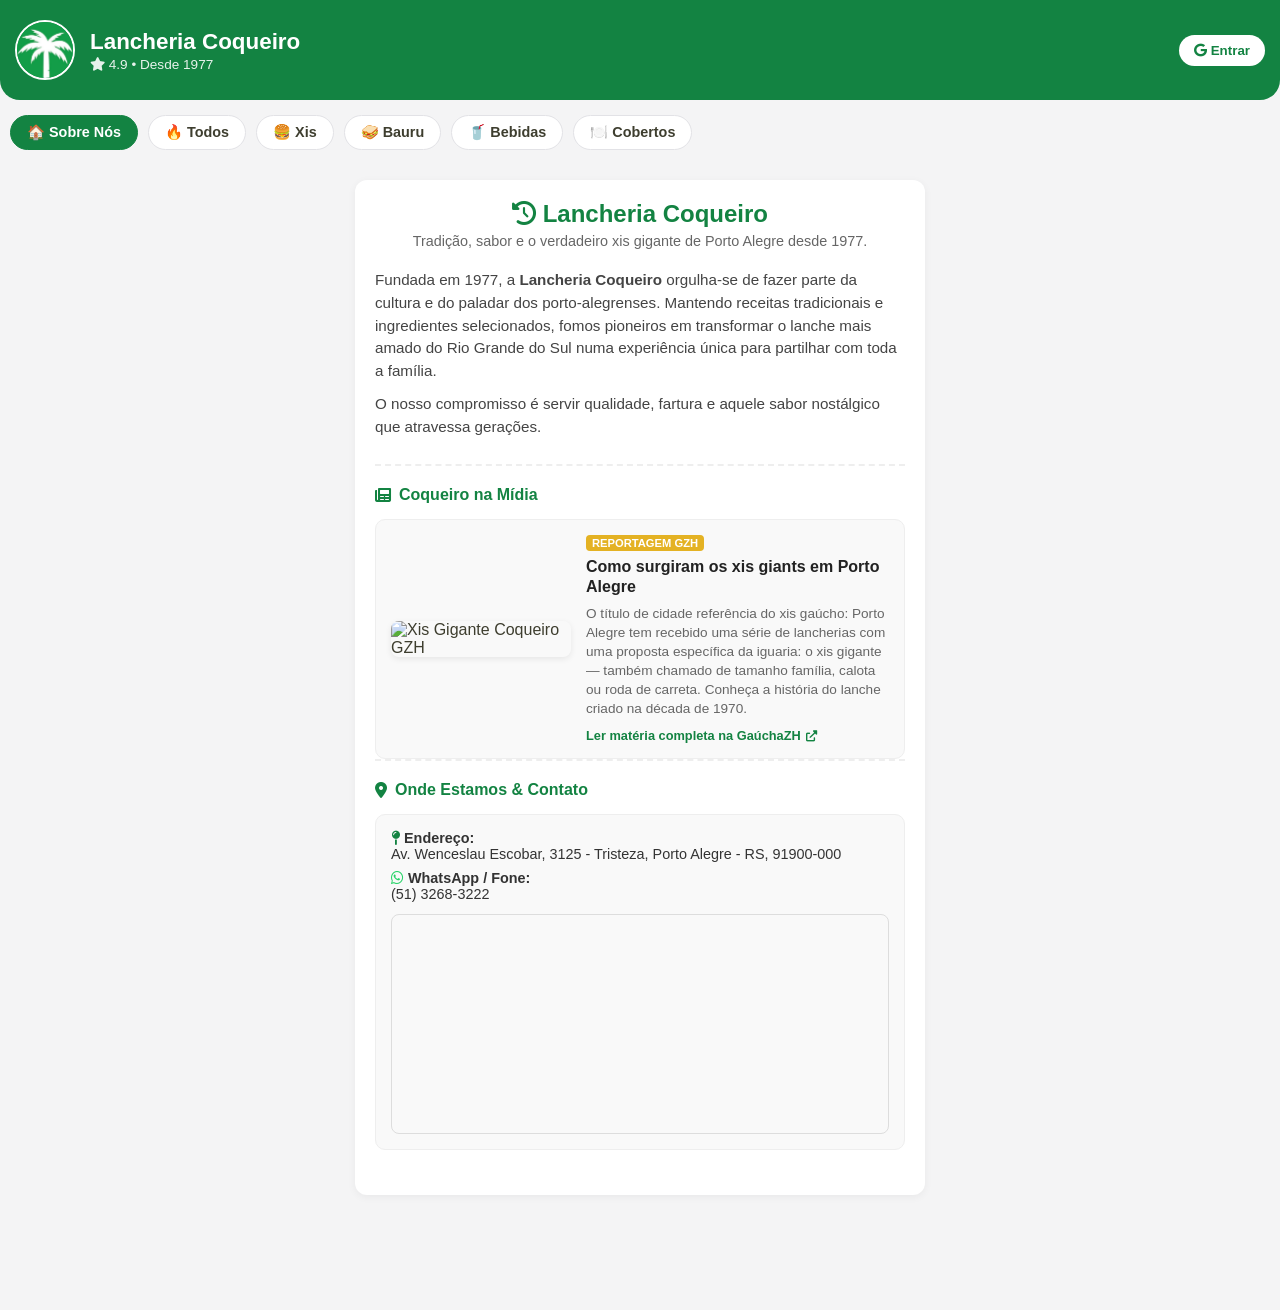
==== index.html @ e0ece92f "novidades Novidades" ====
<!DOCTYPE html>
<html lang="pt-BR">
<head>
    <meta charset="UTF-8">
    <meta name="viewport" content="width=device-width, initial-scale=1.0">
    <title>Lancheria Coqueiro - Desde 1977</title>
    <link rel="stylesheet" href="style.css">
    <link rel="stylesheet" href="https://cdnjs.cloudflare.com/ajax/libs/font-awesome/6.0.0/css/all.min.css">
</head>
<body>

    <header>
        <div class="header-container">
             <img src="logo.png" alt="Logo Coqueiro" class="logo" onerror="this.src='logo.jpg'">
            <div class="header-info">
                <h1>Lancheria Coqueiro</h1>
                <p><i class="fas fa-star"></i> 4.9 • Desde 1977</p>
            </div>
        </div>
        <div id="auth-section">
            <button id="btn-login" class="btn-secondary" style="background: white; color: var(--cor-primaria); border: none; padding: 8px 15px; border-radius: 20px; font-weight: bold; cursor: pointer;"><i class="fab fa-google"></i> Entrar</button>
            <span id="user-info" class="hidden" style="font-weight: bold; font-size: 0.9rem; color: white;"></span>
        </div>
    </header>

    <div class="categorias-scroll">
        <button class="cat-item active" onclick="filtrarCategoria('sobre')">🏠 Sobre Nós</button>
        <button class="cat-item" onclick="filtrarCategoria('todos')">🔥 Todos</button>
        <button class="cat-item" onclick="filtrarCategoria('xis')">🍔 Xis</button>
        <button class="cat-item" onclick="filtrarCategoria('bauru')">🥪 Bauru</button>
        <button class="cat-item" onclick="filtrarCategoria('bebidas')">🥤 Bebidas</button>
        <button class="cat-item" onclick="filtrarCategoria('cobertos')">🍽️ Cobertos</button>
    </div>

    <main style="padding: 15px; max-width: 600px; margin: 0 auto;">
        <div id="secao-sobre" style="background: white; padding: 20px; border-radius: 12px; margin-bottom: 20px; box-shadow: 0 2px 8px rgba(0,0,0,0.05);">
            <div style="text-align: center; margin-bottom: 20px;">
                <h2 style="color: var(--cor-primaria); margin-bottom: 5px;"><i class="fas fa-history"></i> Lancheria Coqueiro</h2>
                <p style="color: #666; font-size: 0.9rem;">Tradição, sabor e o verdadeiro xis gigante de Porto Alegre desde 1977.</p>
            </div>
            
            <div style="font-size: 0.95rem; line-height: 1.5; color: #444; margin-bottom: 25px;">
                <p style="margin-bottom: 10px;">Fundada em 1977, a <strong>Lancheria Coqueiro</strong> orgulha-se de fazer parte da cultura e do paladar dos porto-alegrenses. Mantendo receitas tradicionais e ingredientes selecionados, fomos pioneiros em transformar o lanche mais amado do Rio Grande do Sul numa experiência única para partilhar com toda a família.</p>
                <p>O nosso compromisso é servir qualidade, fartura e aquele sabor nostálgico que atravessa gerações.</p>
            </div>

            <div style="border-top: 2px dashed #eee; padding-top: 20px;">
                <h3 style="color: var(--cor-primaria); margin-bottom: 15px; font-size: 1rem; display: flex; align-items: center; gap: 8px;">
                    <i class="fas fa-newspaper"></i> Coqueiro na Mídia
                </h3>
                
                <div style="display: flex; gap: 15px; background: #f9f9f9; border: 1px solid #eee; border-radius: 10px; padding: 15px; flex-wrap: wrap; align-items: center;">
                    
                    <div style="flex: 1; min-width: 180px; max-width: 240px; margin: 0 auto;">
                        <img src="https://www.rbsdirect.com.br/imagesrc/25267365.jpg?w=1400" alt="Xis Gigante Coqueiro GZH" style="width: 100%; border-radius: 8px; box-shadow: 0 2px 6px rgba(0,0,0,0.08); object-fit: cover; aspect-ratio: 16/10;">
                    </div>
                    
                    <div style="flex: 2; min-width: 240px; display: flex; flex-direction: column; gap: 6px;">
                        <span style="font-size: 0.7rem; background: var(--cor-destaque, #e4b223); color: #fff; font-weight: bold; padding: 2px 6px; border-radius: 4px; align-self: flex-start;">REPORTAGEM GZH</span>
                        <h4 style="font-size: 1rem; color: #222; line-height: 1.3; font-weight: 700; margin: 0;">
                            Como surgiram os xis giants em Porto Alegre
                        </h4>
                        <p style="font-size: 0.85rem; color: #666; margin: 0; line-height: 1.4;">
                            O título de cidade referência do xis gaúcho: Porto Alegre tem recebido uma série de lancherias com uma proposta específica da iguaria: o xis gigante — também chamado de tamanho família, calota ou roda de carreta. Conheça a história do lanche criado na década de 1970.
                        </p>
                        <a href="https://gauchazh.clicrbs.com.br/porto-alegre/noticia/2019/06/coqueiro-calota-e-gelson-como-surgiram-os-xis-gigantes-em-porto-alegre-cjx3oprr0014h01o9piauhtwg.html" target="_blank" style="display: inline-flex; align-items: center; gap: 5px; color: var(--cor-primaria); text-decoration: none; font-weight: bold; font-size: 0.8rem; margin-top: 4px; width: max-content;">
                            Ler matéria completa na GaúchaZH <i class="fas fa-external-link-alt" style="font-size: 0.7rem;"></i>
                        </a>
                    </div>
                </div>
            </div>
             <!-- Seção de Localização e Contato -->
            <div style="border-top: 2px dashed #eee; padding-top: 20px; margin-bottom: 25px;">
                <h3 style="color: var(--cor-primaria); margin-bottom: 15px; font-size: 1rem; display: flex; align-items: center; gap: 8px;">
                    <i class="fas fa-map-marker-alt"></i> Onde Estamos & Contato
                </h3>

                <div style="background: #f9f9f9; border: 1px solid #eee; border-radius: 10px; padding: 15px; margin-bottom: 15px;">
                    <p style="margin-bottom: 8px; font-size: 0.9rem; color: #333;">
                        <strong><i class="fas fa-map-pin" style="color: var(--cor-primaria);"></i> Endereço:</strong><br>
                        Av. Wenceslau Escobar, 3125 - Tristeza, Porto Alegre - RS, 91900-000
                    </p>
                    <p style="margin-bottom: 12px; font-size: 0.9rem; color: #333;">
                        <strong><i class="fab fa-whatsapp" style="color: #25D366;"></i> WhatsApp / Fone:</strong><br>
                        (51) 3268-3222
                    </p>
                    
                    <!-- Mapa do Google Incorporado -->
                    <div style="width: 100%; height: 220px; border-radius: 8px; overflow: hidden; margin-top: 10px; border: 1px solid #ddd;">
                        <iframe 
                            width="100%" 
                            height="100%" 
                            style="border:0;" 
                            loading="lazy" 
                            allowfullscreen 
                            src="https://maps.google.com/maps?q=Av.+Wenceslau+Escobar,+3125+-+Tristeza,+Porto+Alegre+-+RS,+91900-000&t=&z=15&ie=UTF8&iwloc=&output=embed">
                        </iframe>
                    </div>
                </div>
            </div>
        </div>

        <div id="menu-lanches" class="lista-lanches">
        </div>
    </main>

    <div id="cart-bar" class="hidden" onclick="abrirModalCarrinho()">
        <div style="display: flex; align-items: center; gap: 10px;">
            <span id="cart-qtd" class="cart-badge">0</span>
            <span>Ver sacola</span>
        </div>
        <span id="cart-total" style="font-weight: bold;">R$ 0,00</span>
    </div>

    <div id="modal-carrinho" class="modal-bg hidden">
        <div class="modal-content">
            <div style="display: flex; justify-content: space-between; align-items: center; margin-bottom: 15px;">
                <h2>Sua Sacola</h2>
                <button onclick="fecharModalCarrinho()" style="background:none; border:none; font-size: 1.2rem; cursor:pointer; color:#999;"><i class="fas fa-times"></i></button>
            </div>
            <div id="carrinho-itens" style="max-height: 240px; overflow-y: auto; margin-bottom: 15px;">
            </div>
            <div style="border-top: 1px solid #eee; padding-top: 15px; margin-bottom: 20px;">
                <div style="display: flex; justify-content: space-between; font-weight: bold; font-size: 1.1rem;">
                    <span>Total:</span>
                    <span id="modal-cart-total">R$ 0,00</span>
                </div>
            </div>
            <button id="btn-avancar-pedido" class="btn-finalizar" style="width: 100%; border: none; padding: 14px; border-radius: 8px; font-weight: bold; font-size: 1rem; cursor: pointer;">Confirmar e Continuar</button>
        </div>
    </div>

    <div id="modal-cadastro" class="modal-bg hidden">
        <div class="modal-content" style="max-width: 460px;">
            <div style="display: flex; justify-content: space-between; align-items: center; margin-bottom: 15px;">
                <h2>Dados de Entrega</h2>
                <button type="button" onclick="fecharModalCadastro()" style="background:none; border:none; font-size: 1.2rem; cursor:pointer; color:#999;"><i class="fas fa-times"></i></button>
            </div>
            <p style="font-size: 0.85rem; color: #666; margin-bottom: 15px;">Vincule seu endereço e contato à sua conta para receber a entrega do seu pedido.</p>
            
            <form id="form-cadastro">
                <div class="form-group">
                    <label>Nome Completo:</label>
                    <input type="text" id="user-nome" required placeholder="Digite seu nome completo">
                </div>
                <div class="form-group">
                    <label>CPF:</label>
                    <input type="text" id="user-cpf" placeholder="000.000.000-00" required>
                </div>
                <div class="form-group">
                    <label>Telefone / WhatsApp:</label>
                    <input type="tel" id="user-telefone" placeholder="(51) 99999-9999" required>
                </div>
                <div class="form-group">
                    <label>Cidade:</label>
                    <input type="text" id="user-cidade" value="Porto Alegre" required>
                </div>
                <div class="form-group">
                    <label>Bairro:</label>
                    <input type="text" id="user-bairro" placeholder="Digite seu bairro" required>
                </div>
                <div class="form-group">
                    <label>Rua / Avenida:</label>
                    <input type="text" id="user-rua" placeholder="Ex: Av. Bento Gonçalves" required>
                </div>
                <div style="display: flex; gap: 10px;">
                    <div style="flex: 1;" class="form-group">
                        <label>Número:</label>
                        <input type="text" id="user-numero" placeholder="Nº" required>
                    </div>
                    <div style="flex: 2;" class="form-group">
                        <label>Complemento:</label>
                        <input type="text" id="user-complemento" placeholder="Apto, Bloco, Casa (Opcional)">
                    </div>
                </div>
                <select id="user-pagamento" required style="width: 100%; padding: 10px; border: 1px solid #ccc; border-radius: 8px; font-size: 0.9rem; background: white;" onchange="controlarCampoTroco()">
                    <option value="" disabled selected>Selecione como quer pagar</option>
                    <option value="Pix">📱 Pix</option>
                    <option value="Cartão de Crédito">💳 Cartão de Crédito</option>
                    <option value="Cartão de Débito">💳 Cartão de Débito</option>
                    <option value="Dinheiro">💵 Dinheiro</option>
                </select>
                <button type="submit" class="btn-salvar-cadastro">Salvar Cadastro e Enviar Pedido</button>
            </form>
            <div class="form-group" style="margin-top: 12px;">
                <label>Forma de Pagamento:</label>
            </div>

            <div id="grupo-troco" class="form-group hidden" style="margin-top: 12px;">
                <label>Precisa de troco para quanto?</label>
                <input type="text" id="user-troco" placeholder="Ex: Troco para R$ 50,00 ou Não preciso">
            </div>
        </div>
    </div>

    <script type="module" src="app.js"></script>
</body>
</html>
---- style.css ----
/* Paleta de Cores baseada na marca */
:root {
    --cor-primaria: #138342;  /* Verde do Coqueiro */
    --cor-fundo: #f4f4f5;     /* Cinza claro estilo iFood */
    --cor-card: #ffffff;
    --cor-texto: #3e3e2f;
    --cor-destaque: #e4b223;  /* Amarelo/Dourado para detalhes de preço */
}

* {
    margin: 0;
    padding: 0;
    box-sizing: border-box;
    font-family: 'Segoe UI', Roboto, Helvetica, Arial, sans-serif;
}

body {
    background-color: var(--cor-fundo);
    color: var(--cor-texto);
    padding-bottom: 80px; /* Espaço para a barra do carrinho */
}

/* Header */
header {
    background-color: var(--cor-primaria);
    color: white;
    padding: 20px 15px;
    display: flex;
    justify-content: space-between;
    align-items: center;
    border-bottom-left-radius: 20px;
    border-bottom-right-radius: 20px;
}

.header-container {
    display: flex;
    align-items: center;
    gap: 15px;
}

.logo {
    width: 60px;
    height: 60px;
    border-radius: 50%;
    object-fit: cover;
    border: 2px solid white;
}

.header-info h1 {
    font-size: 1.4rem;
    font-weight: 700;
}

.header-info p {
    font-size: 0.85rem;
    opacity: 0.9;
    margin-top: 2px;
}

/* Categorias Horizontais com Scroll */
.categorias-scroll {
    display: flex;
    overflow-x: auto;
    padding: 15px 10px;
    gap: 10px;
    scroll-behavior: smooth;
    white-space: nowrap;
}

.categorias-scroll::-webkit-scrollbar {
    display: none;
}

.cat-item {
    background-color: var(--cor-card);
    color: var(--cor-texto);
    border: 1px solid #e2e2e6;
    padding: 8px 16px;
    border-radius: 20px;
    font-size: 0.9rem;
    font-weight: 600;
    cursor: pointer;
    transition: all 0.2s ease;
}

.cat-item.active {
    background-color: var(--cor-primaria);
    color: white;
    border-color: var(--cor-primaria);
}

/* Lista de Lanches */
.lista-lanches {
    display: flex;
    flex-direction: column;
    gap: 12px;
}

.lanche-item {
    background-color: var(--cor-card);
    border-radius: 12px;
    padding: 12px;
    display: flex;
    gap: 12px;
    box-shadow: 0 2px 8px rgba(0, 0, 0, 0.04);
}

.lanche-img {
    width: 90px;
    height: 90px;
    border-radius: 8px;
    object-fit: cover;
}

.lanche-detalhes {
    flex: 1;
    display: flex;
    flex-direction: column;
    justify-content: space-between;
}

.lanche-nome {
    font-size: 1rem;
    font-weight: 600;
    color: #1a1a1a;
}

.lanche-descricao {
    font-size: 0.85rem;
    color: #666;
    margin-top: 4px;
    line-height: 1.3;
    display: -webkit-box;
    -webkit-line-clamp: 2;
    -webkit-box-orient: vertical;
    overflow: hidden;
}

.lanche-preco-acao {
    display: flex;
    justify-content: space-between;
    align-items: center;
    margin-top: 8px;
}

.lanche-preco {
    font-size: 1.1rem;
    font-weight: 700;
    color: var(--cor-texto);
}

.btn-add-carrinho {
    background-color: #ffffff;
    color: var(--cor-primaria);
    border: 1px solid #e3e3e3;
    padding: 6px 14px;
    border-radius: 8px;
    font-weight: bold;
    box-shadow: 0 2px 5px rgba(0,0,0,0.05);
    cursor: pointer;
    font-size: 0.9rem;
    height: 32px;
    display: flex;
    align-items: center;
    gap: 5px;
}

.btn-add-carrinho:active {
    transform: scale(0.9);
    background-color: #f0f0f0;
}

/* Barra Flutuante do Carrinho */
#cart-bar {
    position: fixed;
    bottom: 0; left: 0; right: 0;
    background-color: var(--cor-primaria);
    color: white;
    padding: 15px 20px;
    display: flex;
    justify-content: space-between;
    align-items: center;
    font-size: 1.05rem;
    font-weight: 600;
    box-shadow: 0 -4px 10px rgba(0,0,0,0.1);
    cursor: pointer;
    z-index: 1000;
}

.cart-badge {
    background-color: white;
    color: var(--cor-primaria);
    padding: 2px 8px;
    border-radius: 12px;
    font-size: 0.9rem;
    font-weight: 700;
}

/* Utilitários */
.hidden {
    display: none !important;
}

/* Modais Estrutural */
.modal-bg {
    position: fixed;
    top: 0; left: 0; width: 100%; height: 100%;
    background: rgba(0,0,0,0.6);
    display: flex; justify-content: center; align-items: center;
    z-index: 2000;
}

.modal-content {
    background: white; width: 90%; max-width: 420px;
    padding: 25px; border-radius: 16px;
    box-shadow: 0 4px 25px rgba(0,0,0,0.15);
}

.modal-content h2 { font-size: 1.25rem; color: var(--cor-primaria); margin-bottom: 8px; }
.modal-content p { font-size: 0.85rem; color: #666; }

/* Form Group */
.form-group { margin-bottom: 12px; }
.form-group label { display: block; font-size: 0.85rem; font-weight: 600; margin-bottom: 4px; color: #444; }
.form-group input { width: 100%; padding: 10px; border: 1px solid #ccc; border-radius: 8px; font-size: 0.9rem; }
.form-group input:focus { border-color: var(--cor-primaria); outline: none; }

.btn-finalizar { background: var(--cor-primaria); color: white; border: none; border-radius: 8px; font-weight: bold; width: 100%; padding: 12px; margin-top: 10px; cursor: pointer; }
.btn-salvar-cadastro { background: #138342; color: white; border: none; border-radius: 8px; font-weight: bold; width: 100%; padding: 12px; margin-top: 15px; cursor: pointer; }

/* Contador Inline */
.carrinho-contador-inline {
    display: flex;
    align-items: center;
    justify-content: space-between;
    background-color: #ffffff;
    border: 1px solid #e3e3e3;
    border-radius: 8px;
    padding: 3px 5px;
    min-width: 105px;
    height: 32px;
    box-shadow: 0 2px 5px rgba(0,0,0,0.05);
}

.btn-contador {
    background: none;
    border: none;
    color: var(--cor-primaria);
    font-size: 1.1rem;
    font-weight: bold;
    cursor: pointer;
    padding: 0 8px;
    display: flex;
    align-items: center;
    justify-content: center;
}

.btn-contador:active { transform: scale(0.9); }
.qtd-contador { font-weight: bold; font-size: 0.95rem; color: var(--cor-texto); min-width: 16px; text-align: center; }

/* Foto Miniatura na Sacola */
.modal-lanche-thumb {
    width: 45px;
    height: 45px;
    border-radius: 6px;
    object-fit: cover;
    border: 1px solid #eee;
}
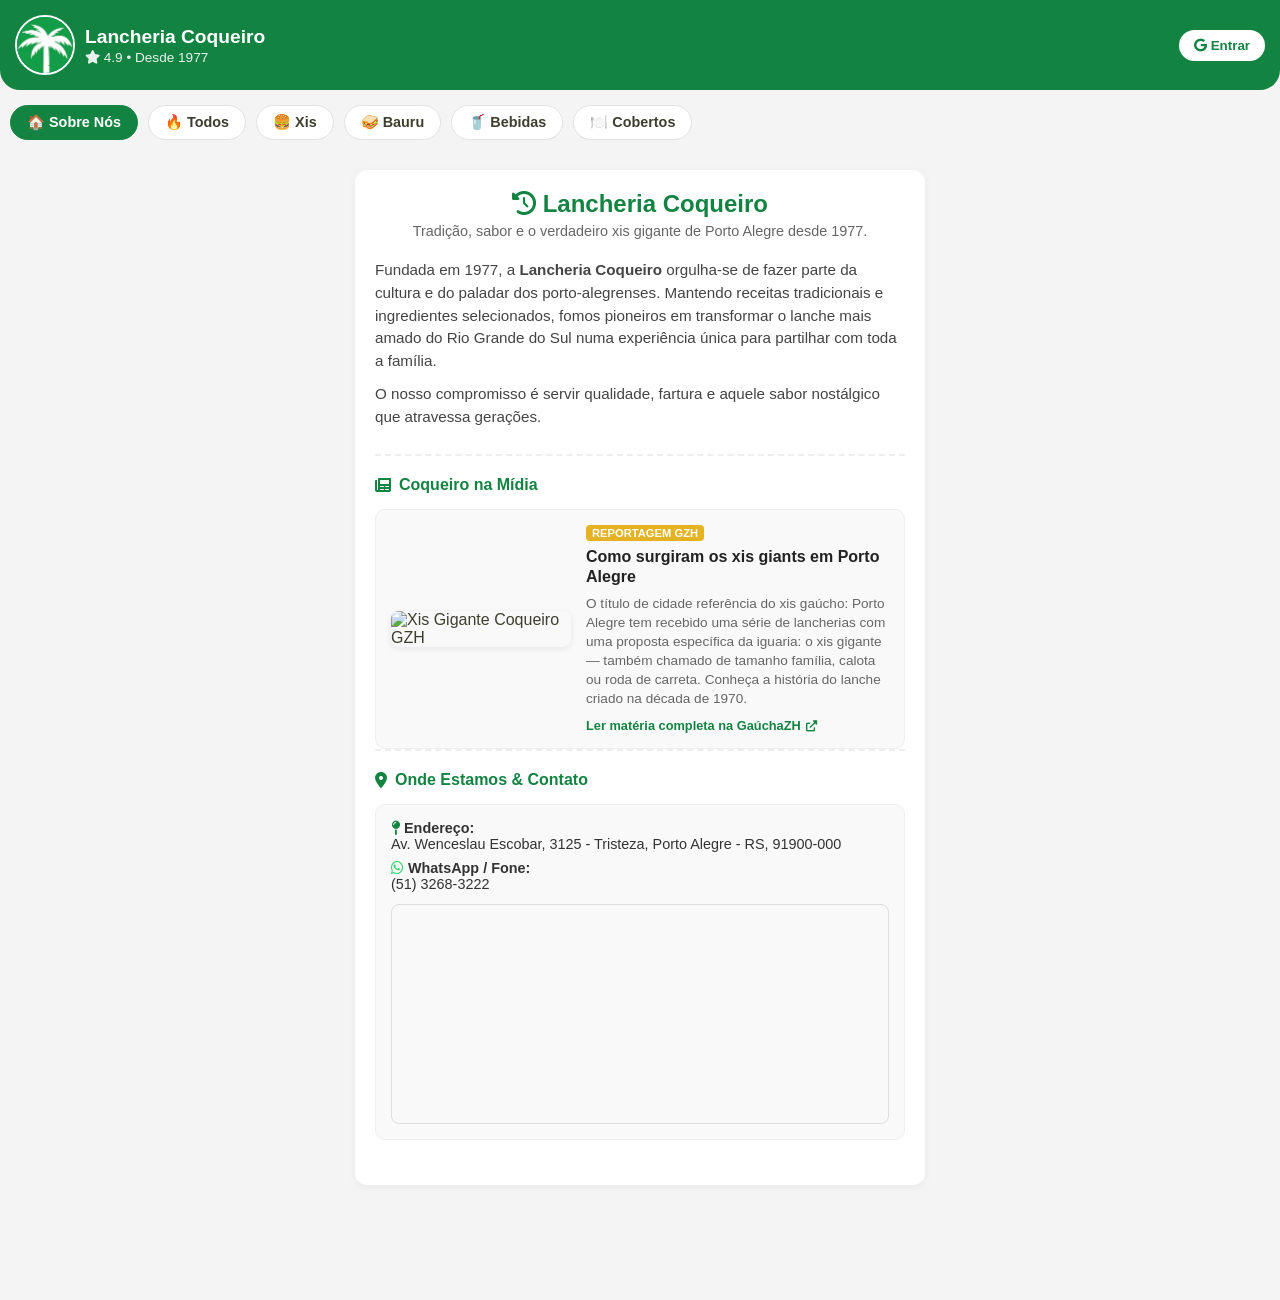
==== commit 638503c7: "Ajustando para telas pequenas" ====
--- a/index.html
+++ b/index.html
@@ -4,6 +4,7 @@
     <meta charset="UTF-8">
     <meta name="viewport" content="width=device-width, initial-scale=1.0">
     <title>Lancheria Coqueiro - Desde 1977</title>
+    <link rel="icon" type="image/jpeg" href="logo.jpg">
     <link rel="stylesheet" href="style.css">
     <link rel="stylesheet" href="https://cdnjs.cloudflare.com/ajax/libs/font-awesome/6.0.0/css/all.min.css">
 </head>
@@ -172,19 +173,26 @@
                         <label>Complemento:</label>
                         <input type="text" id="user-complemento" placeholder="Apto, Bloco, Casa (Opcional)">
                     </div>
-                </div>
-                <select id="user-pagamento" required style="width: 100%; padding: 10px; border: 1px solid #ccc; border-radius: 8px; font-size: 0.9rem; background: white;" onchange="controlarCampoTroco()">
-                    <option value="" disabled selected>Selecione como quer pagar</option>
-                    <option value="Pix">📱 Pix</option>
-                    <option value="Cartão de Crédito">💳 Cartão de Crédito</option>
-                    <option value="Cartão de Débito">💳 Cartão de Débito</option>
-                    <option value="Dinheiro">💵 Dinheiro</option>
-                </select>
+                </div>           
+               <div class="form-group" style="margin-top: 12px;">
+                    <label>Forma de Pagamento:</label>
+                    <select id="user-pagamento" required style="width: 100%; padding: 10px; border: 1px solid #ccc; border-radius: 8px; font-size: 0.9rem; background: white;" onchange="controlarCampoTroco()">
+                        <option value="" disabled selected>Selecione como quer pagar</option>
+                        <option value="Pix">📱 Pix</option>
+                        <option value="Cartão de Crédito">💳 Cartão de Crédito</option>
+                        <option value="Cartão de Débito">💳 Cartão de Débito</option>
+                        <option value="Dinheiro">💵 Dinheiro</option>
+                    </select>
+                </div>
+
+                <div id="grupo-troco" class="form-group hidden" style="margin-top: 12px;">
+                    <label>Precisa de troco para quanto?</label>
+                    <input type="text" id="user-troco" placeholder="Ex: Troco para R$ 50,00 ou Não preciso">
+                </div>
+
                 <button type="submit" class="btn-salvar-cadastro">Salvar Cadastro e Enviar Pedido</button>
             </form>
-            <div class="form-group" style="margin-top: 12px;">
-                <label>Forma de Pagamento:</label>
-            </div>
+
 
             <div id="grupo-troco" class="form-group hidden" style="margin-top: 12px;">
                 <label>Precisa de troco para quanto?</label>
--- a/style.css
+++ b/style.css
@@ -18,26 +18,43 @@
     background-color: var(--cor-fundo);
     color: var(--cor-texto);
     padding-bottom: 80px; /* Espaço para a barra do carrinho */
+
 }
 
 /* Header */
 header {
     background-color: var(--cor-primaria);
     color: white;
-    padding: 20px 15px;
+    padding: 15px;
     display: flex;
     justify-content: space-between;
     align-items: center;
     border-bottom-left-radius: 20px;
     border-bottom-right-radius: 20px;
+    gap: 10px;
 }
 
 .header-container {
     display: flex;
     align-items: center;
-    gap: 15px;
-}
-
+    gap: 10px;
+    min-width: 0; /* Permite encolher em telas pequenas */
+}
+
+#auth-section {
+    display: flex;
+    align-items: center;
+    justify-content: flex-end;
+    max-width: 35%; /* Limita o tamanho para não empurrar o título */
+}
+#user-info {
+    font-weight: bold;
+    font-size: 0.85rem;
+    color: white;
+    white-space: nowrap;
+    overflow: hidden;
+    text-overflow: ellipsis; /* Coloca '...' caso o nome seja muito grande */
+}
 .logo {
     width: 60px;
     height: 60px;
@@ -47,8 +64,9 @@
 }
 
 .header-info h1 {
-    font-size: 1.4rem;
+    font-size: 1.2rem; /* Reduzido levemente para telas de celular */
     font-weight: 700;
+    white-space: nowrap;
 }
 
 .header-info p {
@@ -206,14 +224,23 @@
     position: fixed;
     top: 0; left: 0; width: 100%; height: 100%;
     background: rgba(0,0,0,0.6);
-    display: flex; justify-content: center; align-items: center;
+    display: flex; 
+    justify-content: center; 
+    align-items: center;
     z-index: 2000;
+    padding: 15px;
 }
 
 .modal-content {
-    background: white; width: 90%; max-width: 420px;
-    padding: 25px; border-radius: 16px;
+    background: white; 
+    width: 100%; 
+    max-width: 420px;
+    max-height: 90vh; /* Não deixa o modal ultrapassar a altura da tela do iOS */
+    overflow-y: auto; /* Permite rolar se o conteúdo for longo */
+    padding: 20px; 
+    border-radius: 16px;
     box-shadow: 0 4px 25px rgba(0,0,0,0.15);
+    -webkit-overflow-scrolling: touch; /* Melhora a rolagem suave no iOS */
 }
 
 .modal-content h2 { font-size: 1.25rem; color: var(--cor-primaria); margin-bottom: 8px; }
@@ -265,4 +292,52 @@
     border-radius: 6px;
     object-fit: cover;
     border: 1px solid #eee;
+}
+
+.lanche-item{
+    opacity: 0;
+    transform: translateY(50px);
+    transition: opacity .6s ease, transform .6s ease;
+}
+
+.lanche-item.show{
+    opacity: 1;
+    transform: translateY(0);
+}
+
+@media (min-width: 1000px){
+
+    .lista-lanches{
+        display:grid;
+        grid-template-columns:repeat(3,1fr);
+        gap:20px;
+    }
+
+    .lanche-item{
+        flex-direction:column;
+        padding:18px;
+    }
+
+    .lanche-img{
+        width:100%;
+        height:220px;
+    }
+       .lanche-preco-acao{
+        display:flex;
+        justify-content:space-between;
+        align-items:center;
+        gap:15px;
+        flex-wrap:nowrap;
+    }
+
+    .lanche-preco{
+        white-space:nowrap;
+    }
+
+    .btn-add-carrinho,
+    .carrinho-contador-inline{
+        flex-shrink:0;
+    }
+
+
 }
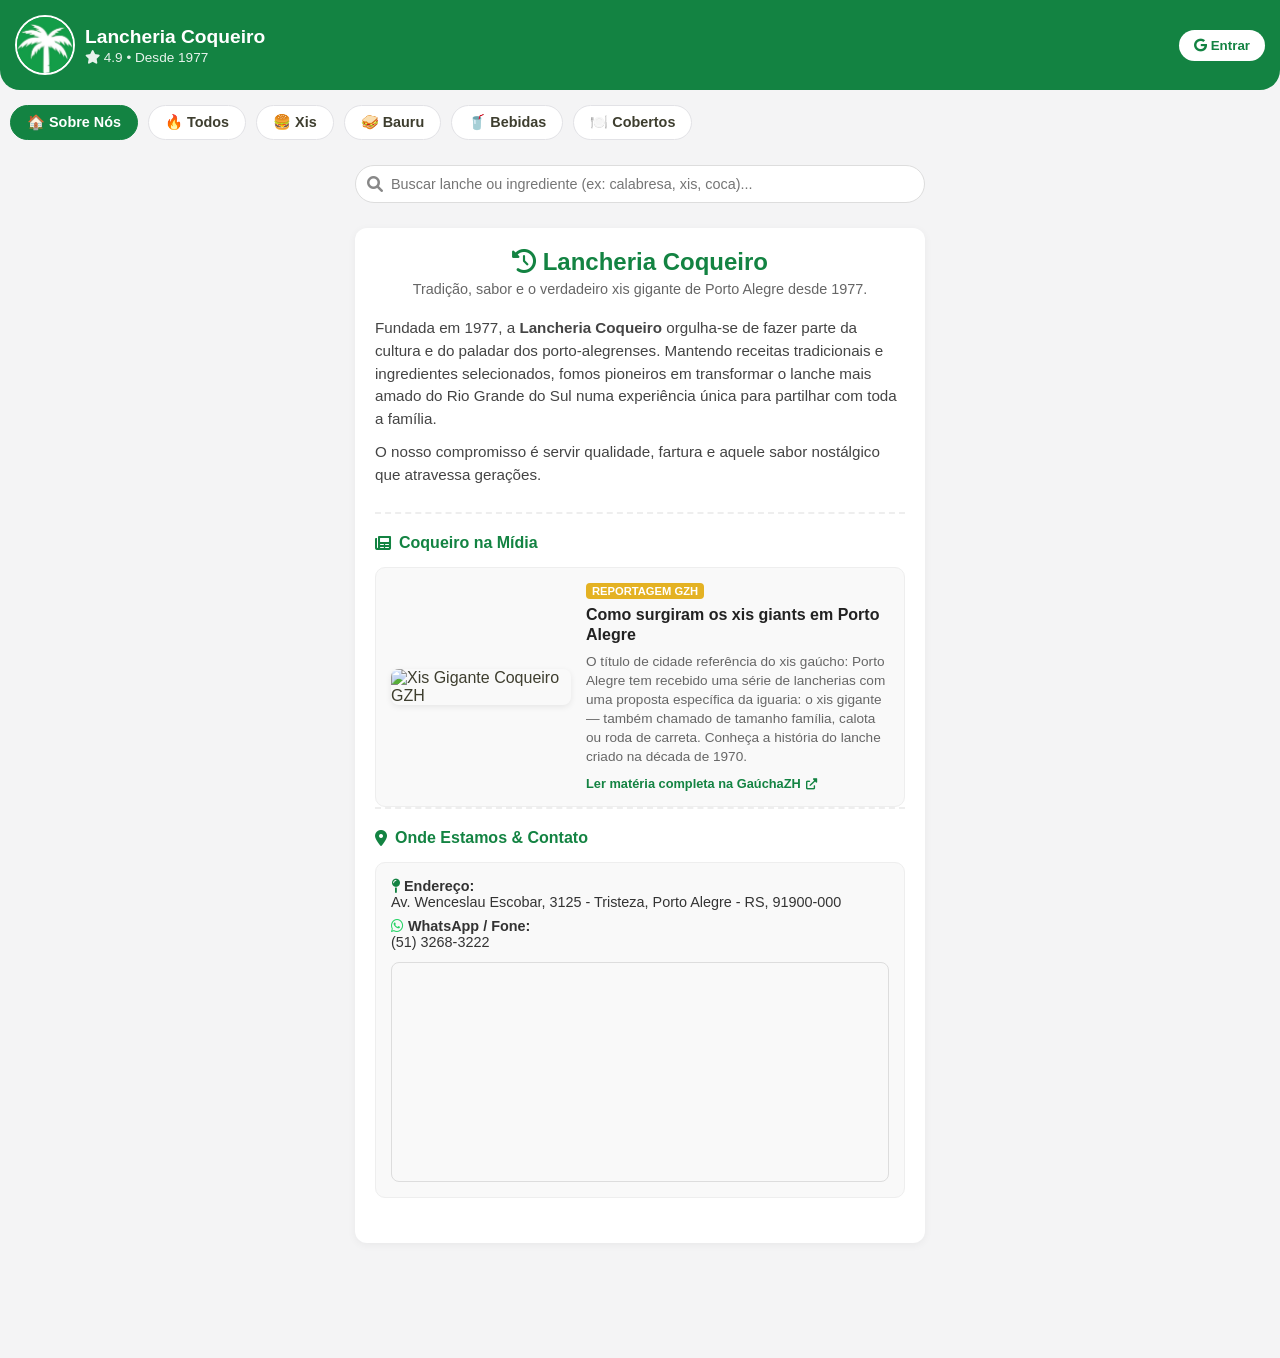
==== commit 8c393be6: "Novidade Pesquisa" ====
--- a/index.html
+++ b/index.html
@@ -32,7 +32,19 @@
         <button class="cat-item" onclick="filtrarCategoria('bebidas')">🥤 Bebidas</button>
         <button class="cat-item" onclick="filtrarCategoria('cobertos')">🍽️ Cobertos</button>
     </div>
-
+    <!-- Barra de Pesquisa de Lanches -->
+<div class="search-container" style="max-width: 600px; margin: 10px auto; padding: 0 15px;">
+    <div style="position: relative;">
+        <i class="fas fa-search" style="position: absolute; left: 12px; top: 50%; transform: translateY(-50%); color: #888;"></i>
+        <input 
+            type="text" 
+            id="input-busca" 
+            placeholder="Buscar lanche ou ingrediente (ex: calabresa, xis, coca)..." 
+            oninput="filtrarPorTexto(this.value)"
+            style="width: 100%; padding: 10px 10px 10px 35px; border: 1px solid #ddd; border-radius: 20px; font-size: 0.9rem; outline: none; background: white;"
+        />
+    </div>
+</div>
     <main style="padding: 15px; max-width: 600px; margin: 0 auto;">
         <div id="secao-sobre" style="background: white; padding: 20px; border-radius: 12px; margin-bottom: 20px; box-shadow: 0 2px 8px rgba(0,0,0,0.05);">
             <div style="text-align: center; margin-bottom: 20px;">
--- a/style.css
+++ b/style.css
@@ -293,7 +293,15 @@
     object-fit: cover;
     border: 1px solid #eee;
 }
-
+.input-obs-item {
+    width: 100%;
+    margin-top: 8px; /* Afasta o input do topo (foto/botões) */
+    padding: 6px 10px;
+    border: 1px solid #ddd;
+    border-radius: 6px;
+    font-size: 0.85rem;
+    background: #fff;
+}
 .lanche-item{
     opacity: 0;
     transform: translateY(50px);
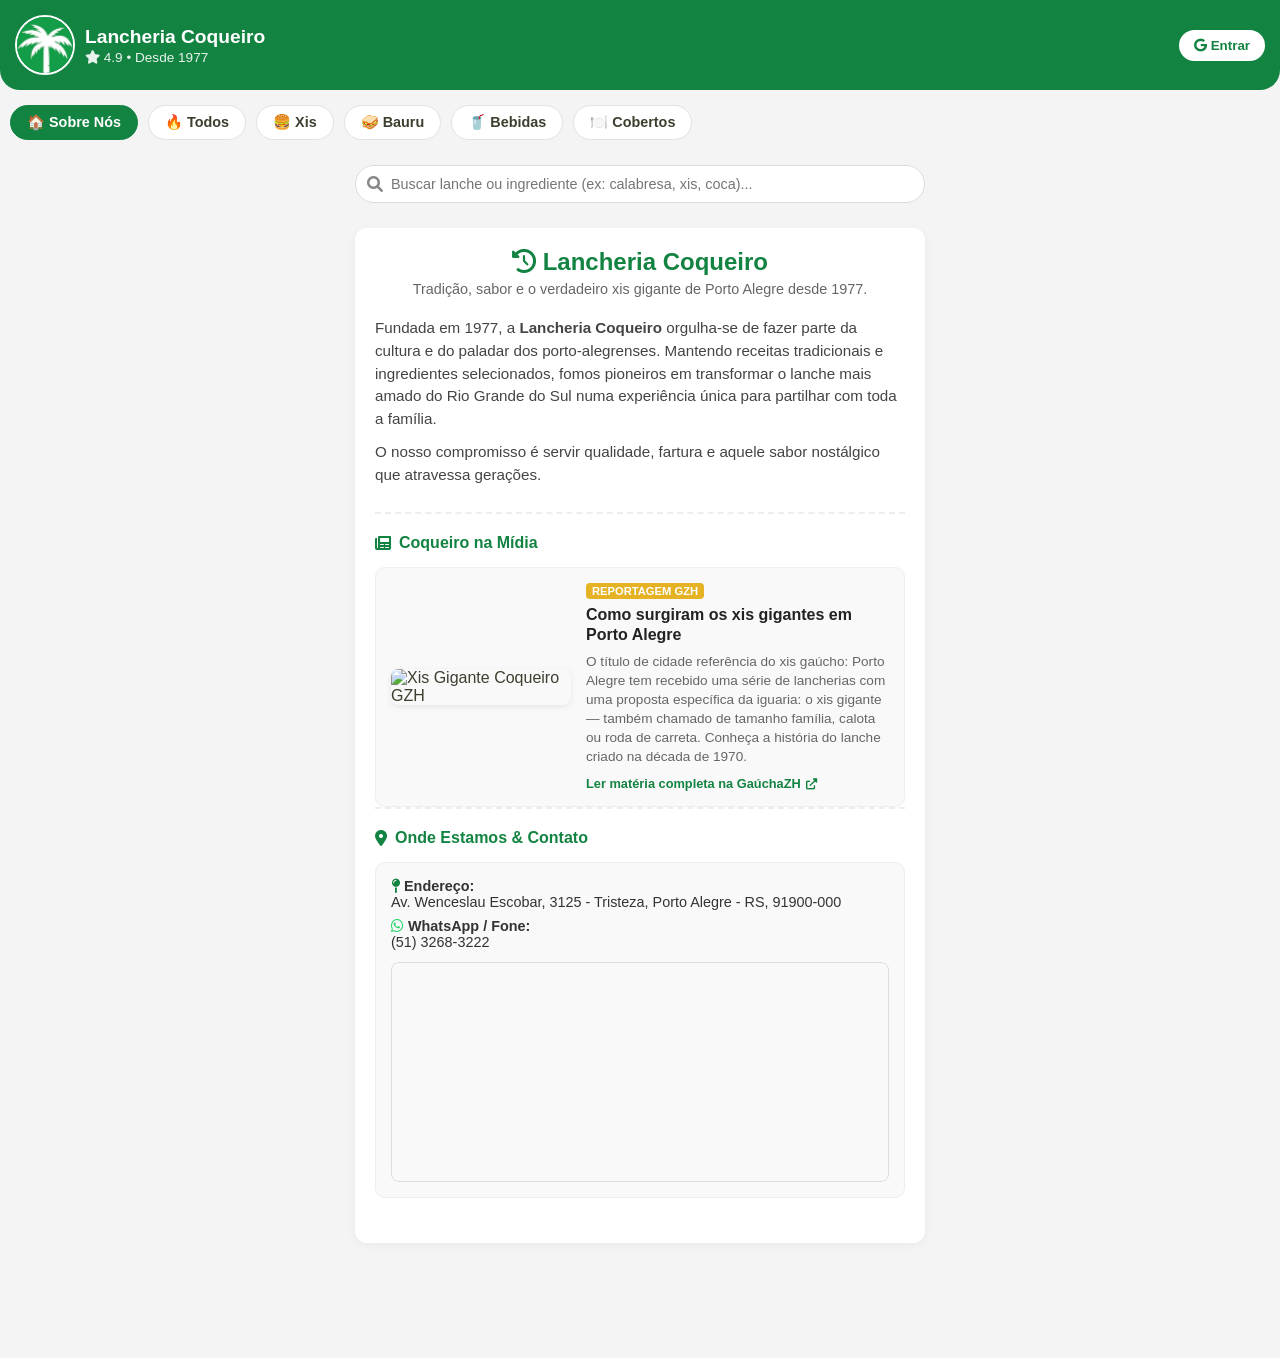
==== commit e41d4306: "Novidade Novidade" ====
--- a/index.html
+++ b/index.html
@@ -4,7 +4,17 @@
     <meta charset="UTF-8">
     <meta name="viewport" content="width=device-width, initial-scale=1.0">
     <title>Lancheria Coqueiro - Desde 1977</title>
+    
+    <!-- Configurações PWA e Favicon -->
     <link rel="icon" type="image/jpeg" href="logo.jpg">
+    <link rel="manifest" href="manifest.json">
+    
+    <!-- Metatags para App no iPhone (iOS WebApp) -->
+    <meta name="apple-mobile-web-app-title" content="Coqueiro">
+    <meta name="apple-mobile-web-app-capable" content="yes">
+    <meta name="apple-mobile-web-app-status-bar-style" content="default">
+    <link rel="apple-touch-icon" href="logo.jpg">
+
     <link rel="stylesheet" href="style.css">
     <link rel="stylesheet" href="https://cdnjs.cloudflare.com/ajax/libs/font-awesome/6.0.0/css/all.min.css">
 </head>
@@ -32,19 +42,21 @@
         <button class="cat-item" onclick="filtrarCategoria('bebidas')">🥤 Bebidas</button>
         <button class="cat-item" onclick="filtrarCategoria('cobertos')">🍽️ Cobertos</button>
     </div>
+
     <!-- Barra de Pesquisa de Lanches -->
-<div class="search-container" style="max-width: 600px; margin: 10px auto; padding: 0 15px;">
-    <div style="position: relative;">
-        <i class="fas fa-search" style="position: absolute; left: 12px; top: 50%; transform: translateY(-50%); color: #888;"></i>
-        <input 
-            type="text" 
-            id="input-busca" 
-            placeholder="Buscar lanche ou ingrediente (ex: calabresa, xis, coca)..." 
-            oninput="filtrarPorTexto(this.value)"
-            style="width: 100%; padding: 10px 10px 10px 35px; border: 1px solid #ddd; border-radius: 20px; font-size: 0.9rem; outline: none; background: white;"
-        />
-    </div>
-</div>
+    <div class="search-container" style="max-width: 600px; margin: 10px auto; padding: 0 15px;">
+        <div style="position: relative;">
+            <i class="fas fa-search" style="position: absolute; left: 12px; top: 50%; transform: translateY(-50%); color: #888;"></i>
+            <input 
+                type="text" 
+                id="input-busca" 
+                placeholder="Buscar lanche ou ingrediente (ex: calabresa, xis, coca)..." 
+                oninput="filtrarPorTexto(this.value)"
+                style="width: 100%; padding: 10px 10px 10px 35px; border: 1px solid #ddd; border-radius: 20px; font-size: 0.9rem; outline: none; background: white;"
+            />
+        </div>
+    </div>
+
     <main style="padding: 15px; max-width: 600px; margin: 0 auto;">
         <div id="secao-sobre" style="background: white; padding: 20px; border-radius: 12px; margin-bottom: 20px; box-shadow: 0 2px 8px rgba(0,0,0,0.05);">
             <div style="text-align: center; margin-bottom: 20px;">
@@ -63,7 +75,6 @@
                 </h3>
                 
                 <div style="display: flex; gap: 15px; background: #f9f9f9; border: 1px solid #eee; border-radius: 10px; padding: 15px; flex-wrap: wrap; align-items: center;">
-                    
                     <div style="flex: 1; min-width: 180px; max-width: 240px; margin: 0 auto;">
                         <img src="https://www.rbsdirect.com.br/imagesrc/25267365.jpg?w=1400" alt="Xis Gigante Coqueiro GZH" style="width: 100%; border-radius: 8px; box-shadow: 0 2px 6px rgba(0,0,0,0.08); object-fit: cover; aspect-ratio: 16/10;">
                     </div>
@@ -71,7 +82,7 @@
                     <div style="flex: 2; min-width: 240px; display: flex; flex-direction: column; gap: 6px;">
                         <span style="font-size: 0.7rem; background: var(--cor-destaque, #e4b223); color: #fff; font-weight: bold; padding: 2px 6px; border-radius: 4px; align-self: flex-start;">REPORTAGEM GZH</span>
                         <h4 style="font-size: 1rem; color: #222; line-height: 1.3; font-weight: 700; margin: 0;">
-                            Como surgiram os xis giants em Porto Alegre
+                            Como surgiram os xis gigantes em Porto Alegre
                         </h4>
                         <p style="font-size: 0.85rem; color: #666; margin: 0; line-height: 1.4;">
                             O título de cidade referência do xis gaúcho: Porto Alegre tem recebido uma série de lancherias com uma proposta específica da iguaria: o xis gigante — também chamado de tamanho família, calota ou roda de carreta. Conheça a história do lanche criado na década de 1970.
@@ -82,7 +93,8 @@
                     </div>
                 </div>
             </div>
-             <!-- Seção de Localização e Contato -->
+
+            <!-- Seção de Localização e Contato -->
             <div style="border-top: 2px dashed #eee; padding-top: 20px; margin-bottom: 25px;">
                 <h3 style="color: var(--cor-primaria); margin-bottom: 15px; font-size: 1rem; display: flex; align-items: center; gap: 8px;">
                     <i class="fas fa-map-marker-alt"></i> Onde Estamos & Contato
@@ -117,6 +129,7 @@
         </div>
     </main>
 
+    <!-- Barra Flutuante de Sacola -->
     <div id="cart-bar" class="hidden" onclick="abrirModalCarrinho()">
         <div style="display: flex; align-items: center; gap: 10px;">
             <span id="cart-qtd" class="cart-badge">0</span>
@@ -125,6 +138,24 @@
         <span id="cart-total" style="font-weight: bold;">R$ 0,00</span>
     </div>
 
+    <!-- MODAL DE ADICIONAIS DINÂMICOS DO FIRESTORE -->
+    <div id="modal-adicionais" class="modal-bg hidden">
+        <div class="modal-content" style="max-width: 460px;">
+            <div style="display: flex; justify-content: space-between; align-items: center; margin-bottom: 15px;">
+                <h2 id="adicionais-titulo">Turbine seu Lanche</h2>
+                <button onclick="fecharModalAdicionais()" style="background:none; border:none; font-size: 1.2rem; cursor:pointer; color:#999;"><i class="fas fa-times"></i></button>
+            </div>
+            <p style="font-size: 0.85rem; color: #666; margin-bottom: 15px;">Selecione os adicionais que deseja para o seu lanche:</p>
+            
+            <!-- Os adicionais carregados do Firestore serão inseridos dinamicamente dentro dessa DIV -->
+            <div id="lista-opcoes-adicionais" style="max-height: 280px; overflow-y: auto; margin-bottom: 15px; display: flex; flex-direction: column; gap: 10px;">
+            </div>
+
+            <button id="btn-confirmar-adicionais" class="btn-finalizar" style="width: 100%; border: none; padding: 14px; border-radius: 8px; font-weight: bold; font-size: 1rem; cursor: pointer;">Adicionar ao Carrinho</button>
+        </div>
+    </div>
+
+    <!-- MODAL CARRINHO -->
     <div id="modal-carrinho" class="modal-bg hidden">
         <div class="modal-content">
             <div style="display: flex; justify-content: space-between; align-items: center; margin-bottom: 15px;">
@@ -143,6 +174,7 @@
         </div>
     </div>
 
+    <!-- MODAL CADASTRO / DADOS DO CLIENTE -->
     <div id="modal-cadastro" class="modal-bg hidden">
         <div class="modal-content" style="max-width: 460px;">
             <div style="display: flex; justify-content: space-between; align-items: center; margin-bottom: 15px;">
@@ -185,8 +217,8 @@
                         <label>Complemento:</label>
                         <input type="text" id="user-complemento" placeholder="Apto, Bloco, Casa (Opcional)">
                     </div>
-                </div>           
-               <div class="form-group" style="margin-top: 12px;">
+                </div>          
+                <div class="form-group" style="margin-top: 12px;">
                     <label>Forma de Pagamento:</label>
                     <select id="user-pagamento" required style="width: 100%; padding: 10px; border: 1px solid #ccc; border-radius: 8px; font-size: 0.9rem; background: white;" onchange="controlarCampoTroco()">
                         <option value="" disabled selected>Selecione como quer pagar</option>
@@ -202,17 +234,44 @@
                     <input type="text" id="user-troco" placeholder="Ex: Troco para R$ 50,00 ou Não preciso">
                 </div>
 
-                <button type="submit" class="btn-salvar-cadastro">Salvar Cadastro e Enviar Pedido</button>
+                <button type="submit" class="btn-salvar-cadastro" style="margin-top: 15px;">Salvar Cadastro e Enviar Pedido</button>
             </form>
-
-
-            <div id="grupo-troco" class="form-group hidden" style="margin-top: 12px;">
-                <label>Precisa de troco para quanto?</label>
-                <input type="text" id="user-troco" placeholder="Ex: Troco para R$ 50,00 ou Não preciso">
-            </div>
-        </div>
-    </div>
-
+        </div>
+    </div>
+
+    <!-- BANNER EXPLICATIVO PARA ATALHO NO IPHONE (iOS) -->
+    <div id="banner-pwa-ios" class="hidden" style="position: fixed; bottom: 20px; left: 50%; transform: translateX(-50%); width: 90%; max-width: 400px; background: #ffffff; padding: 15px; border-radius: 12px; box-shadow: 0 4px 20px rgba(0,0,0,0.25); z-index: 9999; text-align: center; border: 2px solid var(--cor-primaria, #138342);">
+        <p style="font-size: 0.9rem; color: #333; margin-bottom: 8px;">
+            📲 <strong>Instale o app da Lancheria Coqueiro!</strong>
+        </p>
+        <p style="font-size: 0.8rem; color: #666; margin-bottom: 12px;">
+            Toque no ícone de <strong>Compartilhar</strong> <i class="fas fa-share-square"></i> do Safari e selecione <strong>"Adicionar à Tela de Início"</strong> <i class="fas fa-plus-square"></i>.
+        </p>
+        <button onclick="fecharBannerIOS()" style="background: var(--cor-primaria, #138342); color: white; border: none; padding: 6px 16px; border-radius: 6px; font-weight: bold; cursor: pointer;">Entendi</button>
+    </div>
+
+    <!-- Toast Notificação Customizado -->
+    <div id="toast-notification">
+        <i id="toast-icon" class="fas fa-check-circle"></i>
+        <span id="toast-message">Mensagem aqui</span>
+    </div>
+
+    <!-- SCRIPT DE DETECÇÃO DO IPHONE -->
+    <script>
+        const isIOS = /iPad|iPhone|iPod/.test(navigator.userAgent) && !window.MSStream;
+        const isStandalone = window.navigator.standalone || window.matchMedia('(display-mode: standalone)').matches;
+
+        if (isIOS && !isStandalone) {
+            document.getElementById('banner-pwa-ios').classList.remove('hidden');
+        }
+
+        function fecharBannerIOS() {
+            document.getElementById('banner-pwa-ios').classList.add('hidden');
+        }
+    </script>
+
+    <!-- Script Principal JS -->
     <script type="module" src="app.js"></script>
+
 </body>
 </html>
--- a/style.css
+++ b/style.css
@@ -293,6 +293,7 @@
     object-fit: cover;
     border: 1px solid #eee;
 }
+
 .input-obs-item {
     width: 100%;
     margin-top: 8px; /* Afasta o input do topo (foto/botões) */
@@ -302,6 +303,7 @@
     font-size: 0.85rem;
     background: #fff;
 }
+
 .lanche-item{
     opacity: 0;
     transform: translateY(50px);
@@ -348,4 +350,35 @@
     }
 
 
+}
+
+/* Notificação Toast Customizada */
+#toast-notification {
+    position: fixed;
+    top: 20px;
+    left: 50%;
+    transform: translateX(-50%) translateY(-100px);
+    background-color: var(--cor-primaria);
+    color: white;
+    padding: 12px 24px;
+    border-radius: 30px;
+    font-weight: 600;
+    font-size: 0.95rem;
+    box-shadow: 0 4px 15px rgba(0,0,0,0.2);
+    z-index: 3000;
+    transition: transform 0.3s ease-in-out, opacity 0.3s ease-in-out;
+    opacity: 0;
+    display: flex;
+    align-items: center;
+    gap: 10px;
+    pointer-events: none;
+}
+
+#toast-notification.show {
+    transform: translateX(-50%) translateY(0);
+    opacity: 1;
+}
+
+#toast-notification.error {
+    background-color: #d32f2f;
 }
